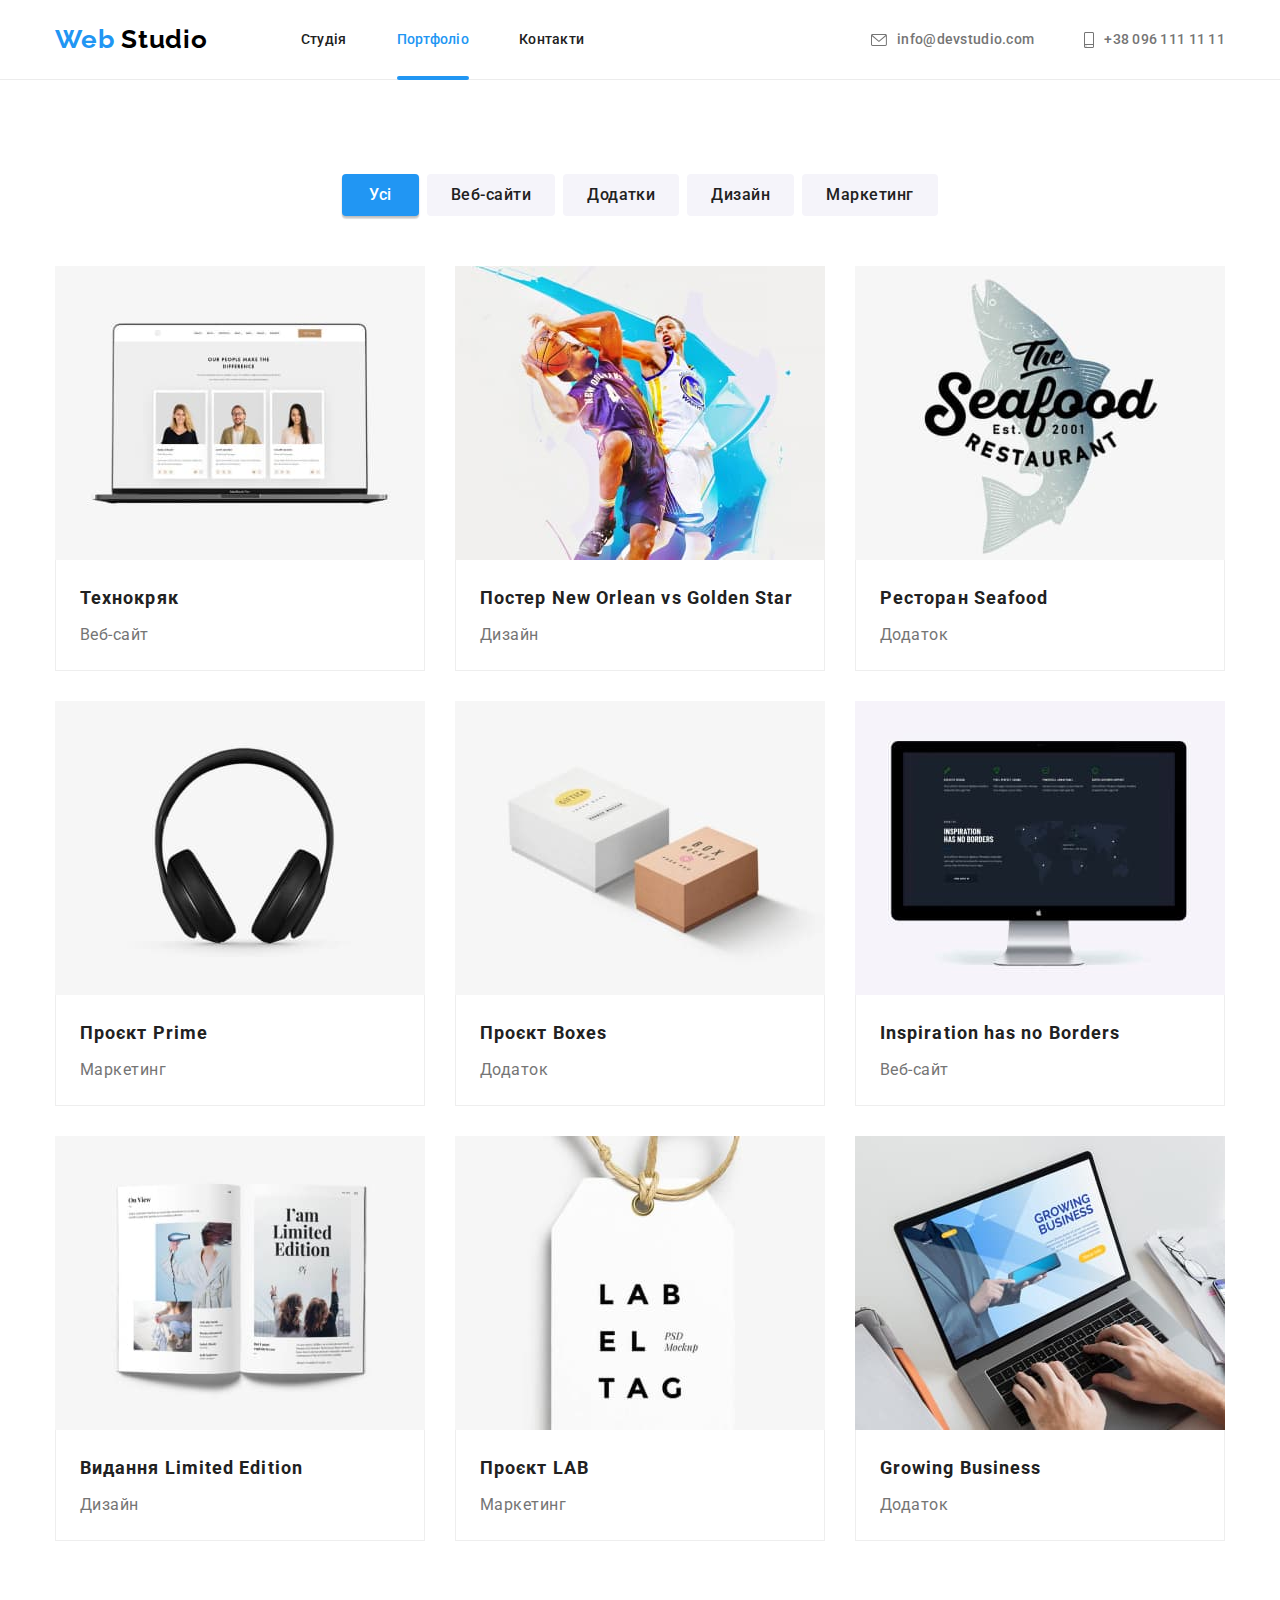
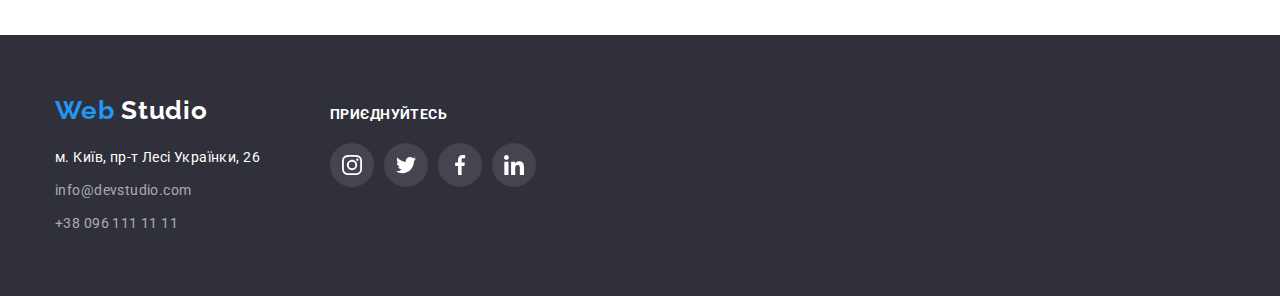
==== portfolio.html @ 5f2ba761 "Copy hw5" ====
<!DOCTYPE html>
<html lang="uk">
  <head>
    <meta charset="UTF-8" />
    <meta http-equiv="X-UA-Compatible" content="IE=edge" />
    <meta name="viewport" content="width=device-width, initial-scale=1.0" />
    <link rel="preconnect" href="https://fonts.googleapis.com" />
    <link rel="preconnect" href="https://fonts.gstatic.com" crossorigin />
    <link
      href="https://fonts.googleapis.com/css2?family=Raleway:wght@700&family=Roboto:wght@400;500;700;900&display=swap"
      rel="stylesheet"
    />
    <link
      rel="stylesheet"
      href="https://cdnjs.cloudflare.com/ajax/libs/modern-normalize/1.1.0/modern-normalize.css"
      integrity="sha512-Y0MM+V6ymRKN2zStTqzQ227DWhhp4Mzdo6gnlRnuaNCbc+YN/ZH0sBCLTM4M0oSy9c9VKiCvd4Jk44aCLrNS5Q=="
      crossorigin="anonymous"
      referrerpolicy="no-referrer"
    />
    <link rel="stylesheet" href="./css/styles.css" />
    <title>portfolio</title>
  </head>
  <body>
    <header class="page-header">
      <div class="container">
        <nav class="header-nav">
          <a class="header-logo link" href="./index.html">
            <span class="header-logo-first">Web</span>
            <span class="header-logo-second">Studio</span></a
          >
          <ul class="header-list list">
            <li class="header-list-item">
              <a class="header-item-link link" href="./index.html">Студія</a>
            </li>
            <li class="header-list-item">
              <a
                class="header-item-link active-link link"
                href="./portfolio.html"
                >Портфоліо</a
              >
            </li>
            <li class="header-list-item">
              <a class="header-item-link link" href="">Контакти</a>
            </li>
          </ul>
        </nav>
        <ul class="header-contact list">
          <li class="header-contact-item">
            <a
              class="header-contact-link link"
              arial
              href="mailto:info@devstudio.com"
              ><svg class="icon-mail header-icon" width="16" height="12">
                <use href="./images/icons.svg#icon-e-mail"></use>
              </svg>
              info@devstudio.com</a
            >
          </li>
          <li class="header-contact-item">
            <a class="header-contact-link link" href="tel:+380961111111">
              <svg class="icon-tel header-icon" width="10" height="16">
                <use href="./images/icons.svg#icon-smartphone"></use>
              </svg>
              +38 096 111 11 11</a
            >
          </li>
        </ul>
      </div>
    </header>
    <main>
      <section class="portfolio">
        <div class="container">
          <h1 class="portfolio-title visually-hidden">Портфоліо</h1>
          <ul class="portfolio-list list">
            <li class="portfolio-list-item">
              <button
                class="portfolio-list-button button all-btn active-button"
                type="button"
              >
                Усі
              </button>
            </li>
            <li class="portfolio-list-item">
              <button class="portfolio-list-button button" type="button">
                Веб-сайти
              </button>
            </li>
            <li class="portfolio-list-item">
              <button class="portfolio-list-button button" type="button">
                Додатки
              </button>
            </li>
            <li class="portfolio-list-item">
              <button class="portfolio-list-button button" type="button">
                Дизайн
              </button>
            </li>
            <li class="portfolio-list-item">
              <button class="portfolio-list-button button" type="button">
                Маркетинг
              </button>
            </li>
          </ul>
          <ul class="portfolio-client list">
            <li class="portfolio-client-item">
              <a class="portfolio-client-link link" href="#">
                <div class="portfolio-box">
                  <img
                    class="portfolio-client-img"
                    src="./images/poster1.jpg"
                    alt="Технокряк"
                    width="370"
                  />
                  <p class="portfolio-img-text">
                    Ресурс пропонує комплексні пропозиції з різним рівнем
                    функціоналу та сервісів. Все це дозволить відвідувачу
                    отримати вичерпні відомості про компанію чи приватну особу.
                  </p>
                </div>
                <div class="portfolio-text">
                  <h2 class="portfolio-client-name">Технокряк</h2>
                  <p class="portfolio-client-desc">Веб-сайт</p>
                </div>
              </a>
            </li>
            <li class="portfolio-client-item">
              <a class="portfolio-client-link link" href="#">
                <div class="portfolio-box">
                  <img
                    class="portfolio-client-img"
                    src="./images/poster2.jpg"
                    alt="Постер New Orlean vs Golden Star"
                    width="370"
                  />
                  <p class="portfolio-img-text">
                    Ресурс пропонує комплексні пропозиції з різним рівнем
                    функціоналу та сервісів. Все це дозволить відвідувачу
                    отримати вичерпні відомості про компанію чи приватну особу.
                  </p>
                </div>
                <div class="portfolio-text">
                  <h2 class="portfolio-client-name">
                    Постер New Orlean vs Golden Star
                  </h2>
                  <p class="portfolio-client-desc">Дизайн</p>
                </div>
              </a>
            </li>
            <li class="portfolio-client-item">
              <a class="portfolio-client-link link" href="#">
                <div class="portfolio-box">
                  <img
                    class="portfolio-client-img"
                    src="./images/poster3.jpg"
                    alt="Ресторан Seafood"
                    width="370"
                  />
                  <p class="portfolio-img-text">
                    Ресурс пропонує комплексні пропозиції з різним рівнем
                    функціоналу та сервісів. Все це дозволить відвідувачу
                    отримати вичерпні відомості про компанію чи приватну особу.
                  </p>
                </div>
                <div class="portfolio-text">
                  <h2 class="portfolio-client-name">Ресторан Seafood</h2>
                  <p class="portfolio-client-desc">Додаток</p>
                </div>
              </a>
            </li>
            <li class="portfolio-client-item">
              <a class="portfolio-client-link link" href="#">
                <div class="portfolio-box">
                  <img
                    class="portfolio-client-img"
                    src="./images/poster4.jpg"
                    alt="Проєкт Prime"
                    width="370"
                  />
                  <p class="portfolio-img-text">
                    Ресурс пропонує комплексні пропозиції з різним рівнем
                    функціоналу та сервісів. Все це дозволить відвідувачу
                    отримати вичерпні відомості про компанію чи приватну особу.
                  </p>
                </div>
                <div class="portfolio-text">
                  <h2 class="portfolio-client-name">Проєкт Prime</h2>
                  <p class="portfolio-client-desc">Маркетинг</p>
                </div>
              </a>
            </li>
            <li class="portfolio-client-item">
              <a class="portfolio-client-link link" href="#">
                <div class="portfolio-box">
                  <img
                    class="portfolio-client-img"
                    src="./images/poster5.jpg"
                    alt="Проєкт Boxes"
                    width="370"
                  />
                  <p class="portfolio-img-text">
                    Ресурс пропонує комплексні пропозиції з різним рівнем
                    функціоналу та сервісів. Все це дозволить відвідувачу
                    отримати вичерпні відомості про компанію чи приватну особу.
                  </p>
                </div>
                <div class="portfolio-text">
                  <h2 class="portfolio-client-name">Проєкт Boxes</h2>
                  <p class="portfolio-client-desc">Додаток</p>
                </div>
              </a>
            </li>
            <li class="portfolio-client-item">
              <a class="portfolio-client-link link" href="#">
                <div class="portfolio-box">
                  <img
                    class="portfolio-client-img"
                    src="./images/poster6.jpg"
                    alt="Inspiration has no Borders"
                    width="370"
                  />
                  <p class="portfolio-img-text">
                    Ресурс пропонує комплексні пропозиції з різним рівнем
                    функціоналу та сервісів. Все це дозволить відвідувачу
                    отримати вичерпні відомості про компанію чи приватну особу.
                  </p>
                </div>
                <div class="portfolio-text">
                  <h2 class="portfolio-client-name">
                    Inspiration has no Borders
                  </h2>
                  <p class="portfolio-client-desc">Веб-сайт</p>
                </div>
              </a>
            </li>
            <li class="portfolio-client-item">
              <a class="portfolio-client-link link" href="#">
                <div class="portfolio-box">
                  <img
                    class="portfolio-client-img"
                    src="./images/poster7.jpg"
                    alt="Видання Limited Edition"
                    width="370"
                  />
                  <p class="portfolio-img-text">
                    Ресурс пропонує комплексні пропозиції з різним рівнем
                    функціоналу та сервісів. Все це дозволить відвідувачу
                    отримати вичерпні відомості про компанію чи приватну особу.
                  </p>
                </div>
                <div class="portfolio-text">
                  <h2 class="portfolio-client-name">Видання Limited Edition</h2>
                  <p class="portfolio-client-desc">Дизайн</p>
                </div>
              </a>
            </li>
            <li class="portfolio-client-item">
              <a class="portfolio-client-link link" href="#">
                <div class="portfolio-box">
                  <img
                    src="./images/poster8.jpg"
                    alt="Проєкт LAB"
                    width="370"
                  />
                  <p class="portfolio-img-text">
                    Ресурс пропонує комплексні пропозиції з різним рівнем
                    функціоналу та сервісів. Все це дозволить відвідувачу
                    отримати вичерпні відомості про компанію чи приватну особу.
                  </p>
                </div>
                <div class="portfolio-text">
                  <h2 class="portfolio-client-name">Проєкт LAB</h2>
                  <p class="portfolio-client-desc">Маркетинг</p>
                </div>
              </a>
            </li>
            <li class="portfolio-client-item">
              <a class="portfolio-client-link link" href="#">
                <div class="portfolio-box">
                  <img
                    class="portfolio-client-img"
                    src="./images/poster9.jpg"
                    alt="Growing Business"
                    width="370"
                  />
                  <p class="portfolio-img-text">
                    Ресурс пропонує комплексні пропозиції з різним рівнем
                    функціоналу та сервісів. Все це дозволить відвідувачу
                    отримати вичерпні відомості про компанію чи приватну особу.
                  </p>
                </div>

                <div class="portfolio-text">
                  <h2 class="portfolio-client-name">Growing Business</h2>
                  <p class="portfolio-client-desc">Додаток</p>
                </div>
              </a>
            </li>
          </ul>
        </div>
      </section>
    </main>
    <footer class="footer">
      <div class="container">
        <div class="footer-company">
          <a class="footer-logo link" href=""
            ><span class="footer-logo-first">Web</span>
            <span class="footer-logo-second">Studio</span></a
          >
          <address class="address">
            <p class="address-post">м. Київ, пр-т Лесі Українки, 26</p>
            <ul class="address-list list">
              <li class="addres-list-item">
                <a
                  class="address-list-link link"
                  href="mailto:info@devstudio.com"
                  >info@devstudio.com</a
                >
              </li>
              <li class="addres-list-item">
                <a class="address-list-link link" href="tel:+380961111111"
                  >+38 096 111 11 11</a
                >
              </li>
            </ul>
          </address>
        </div>

        <div class="footer-social">
          <h2 class="footer-title">приєднуйтесь</h2>
          <ul class="social-list list">
            <li class="social-item">
              <a href="" class="social-link link">
                <svg class="icon" width="20" height="20">
                  <use href="./images/icons.svg#icon-instagram"></use>
                </svg>
              </a>
            </li>
            <li class="social-item">
              <a href="" class="social-link link">
                <svg class="icon" width="20" height="20">
                  <use href="./images/icons.svg#icon-twitter"></use>
                </svg>
              </a>
            </li>
            <li class="social-item">
              <a href="" class="social-link link">
                <svg class="icon" width="20" height="20">
                  <use href="./images/icons.svg#icon-facebook"></use>
                </svg>
              </a>
            </li>
            <li class="social-item">
              <a href="" class="social-link link">
                <svg class="icon" width="20" height="20">
                  <use href="./images/icons.svg#icon-linkedin"></use>
                </svg>
              </a>
            </li>
          </ul>
        </div>
      </div>
    </footer>
    <script src="./js/modal.js"></script>
  </body>
</html>
---- css/styles.css ----
:root {
    --acсent-color: #2196F3;
    --logo-first-color: #000000;
    --logo-second-color: #FFFFFF;

    --first-color: #212121;
    --second-color: #757575;
    --address-color: rgba(255, 255, 255, 0.6);

    --bg-hero: #2F303A;
    --bg-main: #FFFFFF;
    --bg-second: #F5F4FA;
    --icon-color: #AFB1B8;

    --cubic: cubic-bezier(0.4, 0, 0.2, 1);
    --time: 250ms;
}

h1,
h2,
h3,
h4,
h5,
h6,
p,
ul,
ol {
    margin: 0;
    padding: 0;
}

body {
    font-family: 'Roboto', sans-serif;
    background-color: var(--bg-main);
    color: var(--first-color);
}

img {
    display: block;
}

.button {
    cursor: pointer;
}

.list {
    list-style: none;
}

.link {
    text-decoration: none;
}

.container {
    width: 1200px;
    padding-left: 15px;
    padding-right: 15px;
    margin-left: auto;
    margin-right: auto;
    /* outline: 1px solid red; */
}

/* Header */
.page-header {
    border-bottom: 1px solid #ECECEC;
    padding-top: 24px;
    padding-bottom: 24px;
}

.page-header>.container {
    display: flex;

}

.header-nav {
    display: flex;
    align-items: center;
}

.header-logo {
    font-family: 'Raleway', sans-serif;
    font-weight: 700;
    font-size: 26px;
    line-height: 1.2;
    letter-spacing: 0.03em;
    margin-right: 93px;
}

.header-logo-first {
    color: var(--acсent-color);
}

.header-logo-second {
    color: var(--logo-first-color);
}

.header-list {
    display: flex;
}

.header-list-item {
    position: relative;
}

.header-list-item:not(:last-child) {
    margin-right: 50px;
}

.header-item-link {
    padding-top: 32px;
    padding-bottom: 32px;

    font-weight: 500;
    font-size: 14px;
    line-height: 1.14;
    letter-spacing: 0.02em;

    color: var(--first-color);
    transition: color var(--time) var(--cubic);
}

.active-link {
    color: var(--acсent-color)
}

.active-link::after {
    content: '';
    position: absolute;
    width: 100%;
    height: 4px;
    border-radius: 4px;
    background-color: var(--acсent-color);

    bottom: -31px;
    left: 0;
}

.header-contact {
    display: flex;
    align-items: center;
    margin-left: auto;
}

.header-contact-item {
    margin-right: 50px;
}

.header-contact-item:last-child {
    margin-right: 0;
}

.header-contact-link {
    display: flex;
    align-items: center;
    font-family: 'Roboto';
    font-style: normal;
    font-weight: 500;
    font-size: 14px;
    line-height: 1.14;
    letter-spacing: 0.02em;
    color: var(--second-color);
    fill: currentColor;
    transition: color var(--time) var(--cubic);
}

.header-icon {
    margin-right: 10px;
}

.header-item-link:hover,
.header-item-link:focus,
.header-contact-link:hover,
.header-contact-link:focus {
    color: var(--acсent-color)
}


/* main */
/* HERO */
.hero {
    background-color: var(--bg-hero);
    background-image: linear-gradient(to top, rgba(47, 48, 58, 0.4), rgba(47, 48, 58, 0.4)), url(../images/bg-img.jpg);
    background-repeat: no-repeat;
    background-size: cover;
    background-position: center;

    min-height: 600px;
    max-width: 1600px;
    padding: 200px 0;
    margin: 0 auto;
}

.hero-title {
    margin: 0 250px 30px;
    font-weight: 900;
    font-size: 44px;
    line-height: 1.36;
    text-align: center;
    letter-spacing: 0.06em;
    text-transform: uppercase;
    color: var(--logo-second-color)
}

.hero-button {
    padding: 10px 32px;
    display: block;
    margin: 0 auto;
    font-family: inherit;
    background-color: var(--acсent-color);
    font-weight: 700;
    font-size: 16px;
    line-height: 1.88;
    text-align: center;
    letter-spacing: 0.06em;
    color: var(--logo-second-color);
    border: none;

    box-shadow: 0px 4px 4px rgba(0, 0, 0, 0.15);
    border-radius: 4px;
}

.visually-hidden {
    position: absolute;
    width: 1px;
    height: 1px;
    margin: -1px;
    border: 0;
    padding: 0;

    white-space: nowrap;
    clip-path: inset(100%);
    clip: rect(0 0 0 0);
    overflow: hidden;
}

/* FEATURES */
.features {
    padding: 94px 0;
}

.features-list {
    display: flex;
}

.features-list-item {
    flex-basis: calc((100% - 90px)/4);
}

.features-list-item:not(:last-child) {
    margin-right: 30px;
}

.features-list-title {
    margin-bottom: 10px;
    font-size: 14px;
    line-height: 1.14;
    letter-spacing: 0.03em;
    text-transform: uppercase;
}

.features-icons {
    display: flex;
    justify-content: center;
    align-items: center;
    height: 120px;
    background-color: var(--bg-second);
    border-radius: 4px;
    margin-bottom: 30px;
}

.features-list-description {
    font-size: 14px;
    line-height: 1.71;
    letter-spacing: 0.03em;
    color: var(--second-color);
}

/* Чим ми займаємося */
.what {
    padding-bottom: 94px;
}

.what-title {
    margin-bottom: 50px;
    font-size: 36px;
    line-height: 1.16;
    text-align: center;
    letter-spacing: 0.03em;
}

.what-list {
    display: flex;
}

.what-list-item {
    position: relative;
    width: calc((100%-60px)/3);
}

.what-list-item:not(:last-child) {
    margin-right: 30px;
}

.what-desc {
    position: absolute;
    bottom: 0;
    left: 0;

    display: flex;
    justify-content: center;
    align-items: center;

    width: 100%;
    height: 70px;
    /* padding: 27px 0; */

    background: rgba(47, 48, 58, 0.8);

    font-size: 14px;
    line-height: 1.14;
    letter-spacing: 0.03em;
    text-align: center;
    text-transform: uppercase;

    color: var(--bg-main);
}


/* Команда */
.team {
    padding: 94px 0;
    background-color: var(--bg-second)
}

.team-title {
    margin-bottom: 50px;

    font-size: 36px;
    line-height: 1.16;
    text-align: center;
    letter-spacing: 0.03em;
}

.team-list {
    display: flex;
}

.team-list-item {
    padding-bottom: 30px;
    flex-basis: calc((100%-90px)/4);
    background: var(--bg-main);
    box-shadow: 0px 1px 3px rgba(0, 0, 0, 0.12), 0px 1px 1px rgba(0, 0, 0, 0.14), 0px 2px 1px rgba(0, 0, 0, 0.2);
    border-radius: 0px 0px 4px 4px;
}

.team-list-img {
    margin-bottom: 30px;
}

.team-list-item:not(:last-child) {
    margin-right: 30px;
}

.team-list-employee {
    font-weight: 500;
    font-size: 16px;
    line-height: 1.18;
    text-align: center;
    letter-spacing: 0.03em;
    margin-bottom: 10px;
}

.team-list-position {
    font-size: 16px;
    line-height: 1.18;
    text-align: center;
    letter-spacing: 0.03em;
    color: var(--second-color);
    margin-bottom: 16px;
}

.team-list .social-icons {
    display: flex;
    justify-content: center;
}

.team-list .social-link {
    display: flex;
    justify-content: center;
    align-items: center;

    width: 44px;
    height: 44px;
    border-radius: 50%;

    /* outline: 1px solid red; */
    background-color: var(--bg-main);
    color: var(--icon-color);

    transition: background-color var(--time) var(--cubic),
        color var(--time) var(--cubic);
}

.team-list .social-link:hover,
.team-list .social-link:focus {
    background-color: var(--acсent-color);
    color: var(--bg-main)
}

.team-list .social-item:not(:last-child) {
    margin-right: 10px;
}

.social-item .icon {
    fill: currentColor;
}

/* CLIENTS */
.clients {
    padding: 94px 0;
}

.clients-title {
    font-size: 36px;
    line-height: 1.16;
    text-align: center;
    letter-spacing: 0.03em;

    margin-bottom: 50px;
}

.clients-list {
    display: flex;
}

.clients-item {
    flex-basis: calc((100%-150px)/6);
    height: 92px;
}

.clients-item:not(:last-child) {
    margin-right: 30px;
}

.client-link {
    display: flex;
    justify-content: center;
    align-items: center;
    border: 1px solid var(--icon-color);
    border-radius: 4px;
    width: 100%;
    height: 100%;
    color: var(--icon-color);

    transition: border-color var(--time) var(--cubic),
        color var(--time) var(--cubic);
}

.client-link:hover,
.client-link:focus {
    color: var(--acсent-color);
    border-color: var(--acсent-color);
}

.clients-item .icon {
    fill: currentColor;
}


/* footer */
.footer {
    background-color: var(--bg-hero);
    padding-top: 60px;
    padding-bottom: 60px;
}

.footer-logo {
    display: inline-block;
    margin-bottom: 20px;
    font-family: 'Raleway';
    font-style: normal;
    font-weight: 700;
    font-size: 26px;
    line-height: 1.19;
    letter-spacing: 0.03em;
}

.footer-logo-first {
    color: var(--acсent-color);
}

.footer-logo-second {
    color: var(--logo-second-color);
}

.address-post {
    margin-bottom: 9px;
    font-style: normal;
    font-size: 14px;
    line-height: 1.71;
    letter-spacing: 0.03em;
    color: var(--logo-second-color);
}

.addres-list-item:not(:last-child) {
    margin-bottom: 9px;
}

.address-list-link {
    font-size: 14px;
    line-height: 1.71;
    letter-spacing: 0.03em;
    color: var(--address-color);
    font-style: normal;

    transition: color var(--time) var(--cubic);
}

.address-list-link:hover,
.address-list-link:focus {
    color: var(--acсent-color)
}

.footer>.container {
    display: flex;
}

.footer-social {
    padding-top: 12px;
    margin-left: 70px;
}

.footer-title {
    font-weight: 700;
    font-size: 14px;
    line-height: 1.14;
    letter-spacing: 0.03em;
    text-transform: uppercase;

    color: var(--bg-main);
    margin-bottom: 20px;
}

.footer-social .social-list {
    display: flex;
    justify-content: flex-start;
}

.footer-social .social-link {
    width: 44px;
    height: 44px;

    display: flex;
    justify-content: center;
    align-items: center;

    background: rgba(255, 255, 255, 0.1);
    border-radius: 50%;
    color: var(--bg-main);

    transition: background-color var(--time) var(--cubic);
}

.footer-social .social-item:not(:last-child) {
    margin-right: 10px;
}

.footer-social .social-link:hover,
.footer-social .social-link:focus {
    background-color: var(--acсent-color);
}

.footer-social .icon {
    fill: currentColor;
}

.footer-social .social-link {}


/* PORTFOLIO */
.portfolio {
    padding: 94px 0;
}

.portfolio-list {
    display: flex;
    justify-content: center;
    margin-bottom: 50px;
}

.portfolio-list-item:not(:last-child) {
    margin-right: 8px;
}

.portfolio-list-button {
    padding: 6px 22px;
    background: var(--bg-second);
    font-family: inherit;
    font-weight: 500;
    font-size: 16px;
    line-height: 1.62;
    text-align: center;
    letter-spacing: 0.03em;
    color: var(--first-color);
    border-color: transparent;
    border-radius: 4px;

    transition: background-color var(--time) var(--cubic),
        color var(--time) var(--cubic),
        box-shadow var(--time) var(--cubic);
}

.portfolio-list-button:hover,
.portfolio-list-button:focus {
    background-color: var(--acсent-color);
    color: var(--logo-second-color);
    box-shadow: 0px 3px 1px rgba(0, 0, 0, 0.1), 0px 1px 2px rgba(0, 0, 0, 0.08), 0px 2px 2px rgba(0, 0, 0, 0.12);
}

.active-button {
    background-color: var(--acсent-color);
    color: var(--logo-second-color);
    box-shadow: 0px 3px 1px rgba(0, 0, 0, 0.1), 0px 1px 2px rgba(0, 0, 0, 0.08), 0px 2px 2px rgba(0, 0, 0, 0.12);
}

.portfolio-list .all-btn {
    padding: 6px 25px;
}

.portfolio-client {
    display: flex;
    flex-wrap: wrap;
    gap: 30px;
}

.portfolio-client-item {
    flex-basis: calc((100% - 60px) / 3);
}

.portfolio-client-link {
    display: inline-block;
}

.portfolio-box {
    position: relative;
    overflow: hidden;
}

.portfolio-client-link:hover,
.portfolio-client-link:focus {
    box-shadow: 0px 1px 1px rgba(0, 0, 0, 0.12), 0px 4px 4px rgba(0, 0, 0, 0.06), 1px 4px 6px rgba(0, 0, 0, 0.16);
}

.portfolio-client-link:hover .portfolio-img-text,
.portfolio-client-link:focus .portfolio-img-text {
    transform: translateY(0);
}

.portfolio-client-img {
    display: block;
}

.portfolio-img-text {
    position: absolute;
    top: 0;
    bottom: 0;
    left: 0;
    right: 0;

    padding: 63px 24px;
    background-color: rgba(33, 150, 243, 0.9);

    font-weight: 400;
    font-size: 18px;
    line-height: 1.55;
    letter-spacing: 0.03em;

    color: var(--bg-main);

    transform: translateY(100%);
    transition: transform var(--time) var(--cubic);
}

.portfolio-text {
    padding: 20px 24px;
    border-left: 1px solid #EEEEEE;
    border-right: 1px solid #EEEEEE;
    border-bottom: 1px solid #EEEEEE;
}

.portfolio-client-name {
    margin-bottom: 4px;
    font-weight: 700;
    font-size: 18px;
    line-height: 2;
    letter-spacing: 0.06em;
    color: var(--first-color);

}

.portfolio-client-desc {
    font-size: 16px;
    line-height: 1.88;
    letter-spacing: 0.03em;
    color: var(--second-color);
}

.is-hidden {
    visibility: hidden;
    opacity: 0;
    pointer-events: none;
}

.backdrop {
    position: fixed;
    top: 0;
    left: 0;
    width: 100%;
    height: 100%;

    background: rgba(0, 0, 0, 0.2);
    transition: opacity var(--time) var(--cubic),
        visibility var(--time) var(--cubic);
}

.modal {
    position: absolute;
    top: 50%;
    left: 50%;
    transform-origin: 0 0;
    transform: translate(-50%, -50%) scale(1);

    background: #FFFFFF;
    box-shadow: 0px 1px 3px rgba(0, 0, 0, 0.12), 0px 1px 1px rgba(0, 0, 0, 0.14), 0px 2px 1px rgba(0, 0, 0, 0.2);
    border-radius: 4px;
    padding: 8px;

    width: 528px;
    height: 581px;

    transition: transform var(--time) var(--cubic);
}

.backdrop.is-hidden .modal {
    transform: scale(0.1);
}


.modal-btn {
    position: absolute;
    top: 8px;
    right: 8px;

    display: flex;
    justify-content: center;
    align-items: center;
    background: #FFFFFF;
    padding: 0;
    width: 30px;
    height: 30px;
    border: 1px solid rgba(0, 0, 0, 0.1);
    border-radius: 50%;
    cursor: pointer;
}

.modal-btn .icon {
    
}
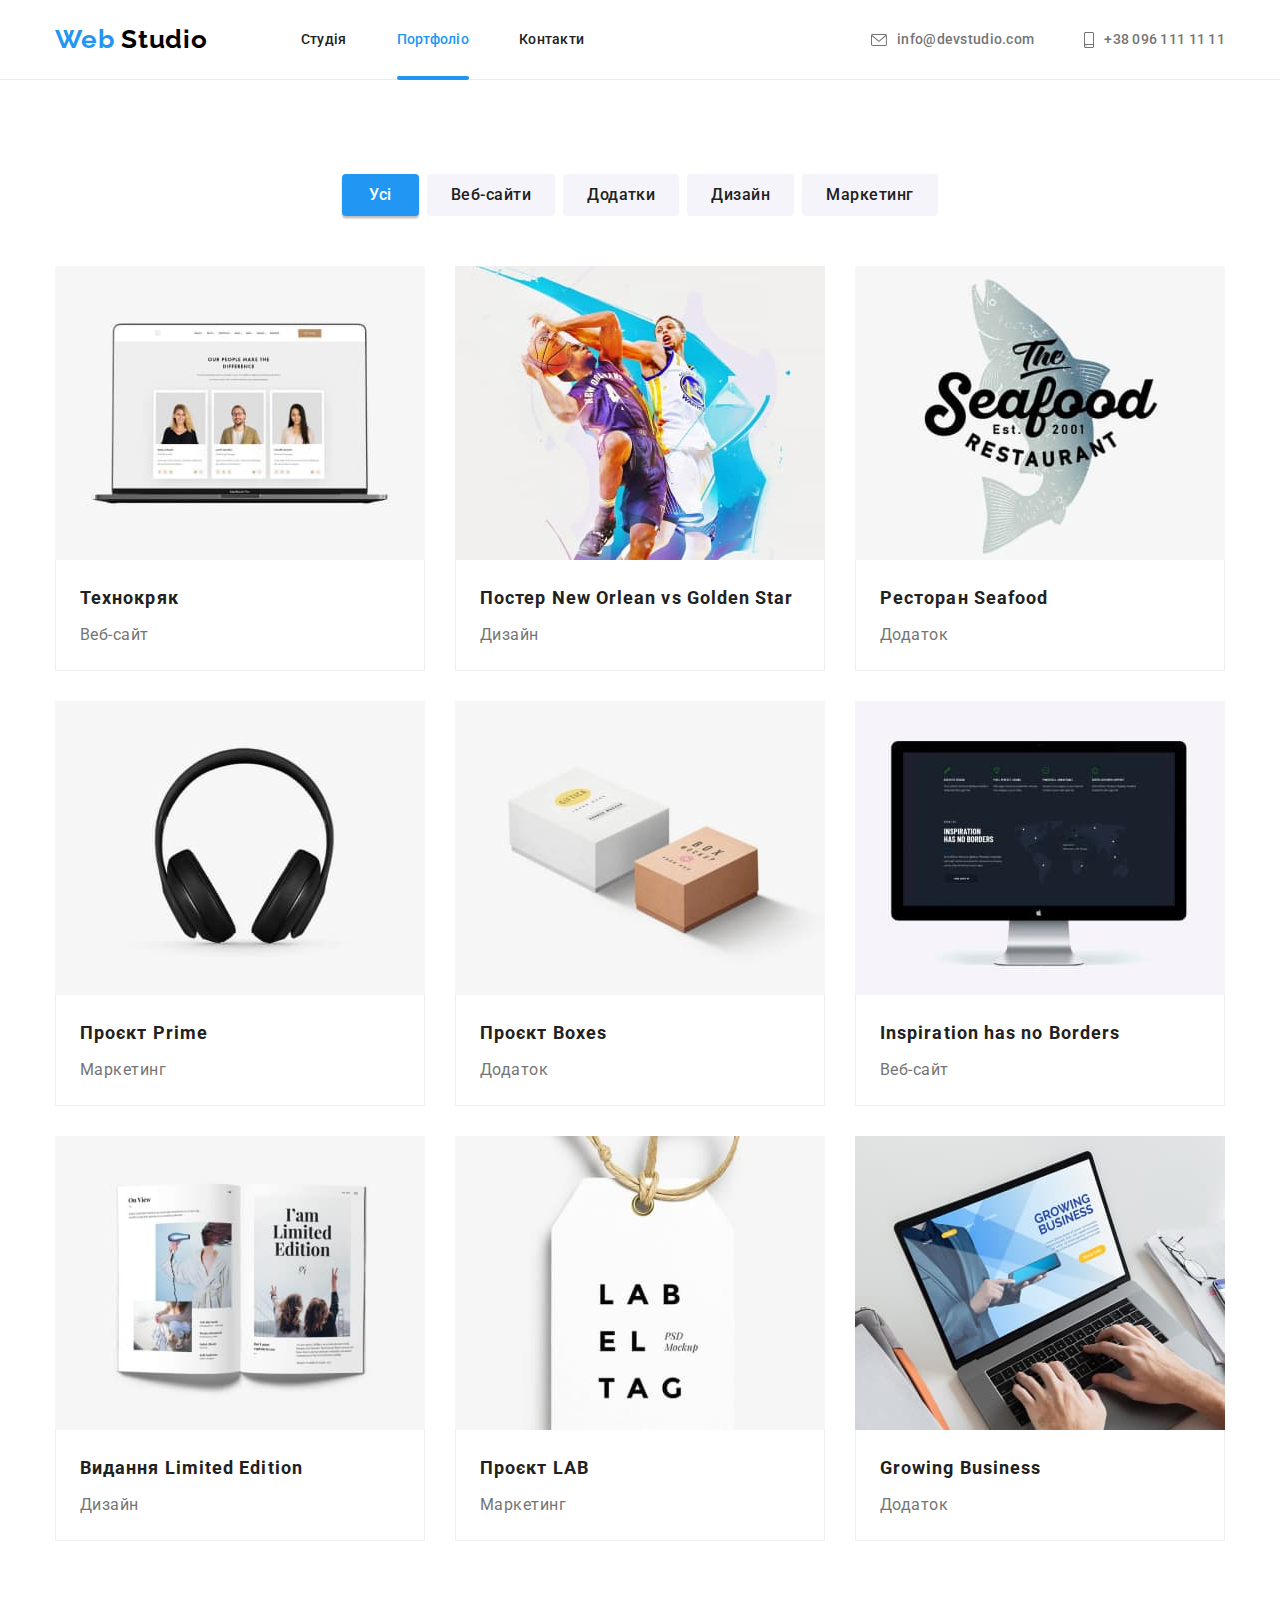
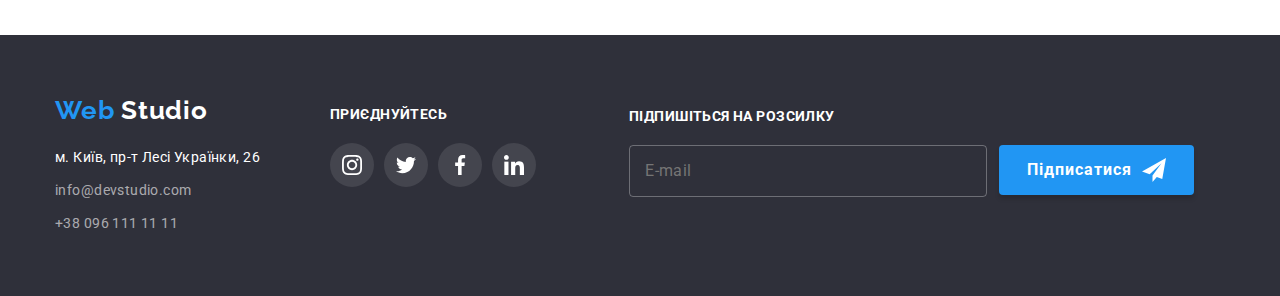
==== commit eb4e9f75: "hw6" ====
--- a/portfolio.html
+++ b/portfolio.html
@@ -358,6 +358,28 @@
             </li>
           </ul>
         </div>
+
+        <div class="footer-subscription">
+          <label for="sub-input" class="sub-label"
+            >Підпишіться на розсилку</label
+          >
+          <div class="sub-box">
+            <input
+              class="sub-input"
+              type="email"
+              id="sub-input"
+              name="subscription-mail"
+              placeholder="E-mail"
+            />
+
+            <button class="sub-btn button" type="submit">
+              Підписатися
+              <svg class="icon" width="24" height="24">
+                <use href="./images/icons.svg#icon-send"></use>
+              </svg>
+            </button>
+          </div>
+        </div>
       </div>
     </footer>
     <script src="./js/modal.js"></script>
--- a/css/styles.css
+++ b/css/styles.css
@@ -528,6 +528,7 @@
 .footer-social {
     padding-top: 12px;
     margin-left: 70px;
+
 }
 
 .footer-title {
@@ -575,6 +576,78 @@
 }
 
 .footer-social .social-link {}
+
+
+/* subscription */
+.footer-subscription {
+    padding-top: 12px;
+    margin-left: 93px;
+    /* width: 570px; */
+}
+
+.sub-label {
+    display: inline-block;
+    margin-bottom: 20px;
+
+    font-weight: 700;
+    font-size: 14px;
+    line-height: 1.14;
+    letter-spacing: 0.03em;
+    text-transform: uppercase;
+
+    color: #FFFFFF;
+}
+
+.sub-box {
+    display: flex;
+    justify-content: flex-start;
+    align-items: flex-start;
+}
+
+.sub-input {
+    width: 358px;
+    padding: 15px;
+    border: 1px solid rgba(255, 255, 255, 0.3);
+    background-color: inherit;
+    border-radius: 4px;
+
+    line-height: 1.25;
+    letter-spacing: 0.03em;
+    color: rgba(255, 255, 255, 0.6);
+    transition: border-color var(--time) var(--cubic);
+}
+
+.sub-input:focus {
+    outline: none;
+    border-color: var(--acсent-color);
+}
+
+.sub-btn {
+    margin-left: 12px;
+    display: flex;
+    justify-content: center;
+    align-items: center;
+
+    padding: 10px 28px;
+
+    background: var(--acсent-color);
+    box-shadow: 0px 4px 4px rgba(0, 0, 0, 0.15);
+    border-radius: 4px;
+    border: none;
+
+    font-weight: 700;
+    font-size: 16px;
+    line-height: 1.88;
+    letter-spacing: 0.06em;
+    color: #FFFFFF;
+}
+
+.sub-btn .icon {
+    fill: var(--bg-main);
+    margin-left: 10px;
+}
+
+
 
 
 /* PORTFOLIO */
@@ -705,6 +778,7 @@
     color: var(--second-color);
 }
 
+/* MODAL */
 .is-hidden {
     visibility: hidden;
     opacity: 0;
@@ -730,10 +804,10 @@
     transform-origin: 0 0;
     transform: translate(-50%, -50%) scale(1);
 
+    padding: 40px;
     background: #FFFFFF;
     box-shadow: 0px 1px 3px rgba(0, 0, 0, 0.12), 0px 1px 1px rgba(0, 0, 0, 0.14), 0px 2px 1px rgba(0, 0, 0, 0.2);
     border-radius: 4px;
-    padding: 8px;
 
     width: 528px;
     height: 581px;
@@ -744,7 +818,6 @@
 .backdrop.is-hidden .modal {
     transform: scale(0.1);
 }
-
 
 .modal-btn {
     position: absolute;
@@ -764,5 +837,165 @@
 }
 
 .modal-btn .icon {
-    
+    transition: fill var(--time) var(--cubic);
+}
+
+.modal-btn:hover .icon,
+.modal-btn:focus .icon {
+    fill: var(--acсent-color);
+}
+
+.modal-title {
+    margin-bottom: 12px;
+    font-weight: 700;
+    font-size: 20px;
+    line-height: 1.15;
+    text-align: center;
+    letter-spacing: 0.03em;
+
+    color: var(--first-color);
+}
+
+.modal-label {
+    display: block;
+    margin-bottom: 4px;
+    font-size: 12px;
+    line-height: 1.16;
+    letter-spacing: 0.01em;
+
+    color: var(--second-color);
+}
+
+.modal-wrapper {
+    position: relative;
+    /* margin-top: 4px; */
+    margin-bottom: 10px;
+}
+
+.modal-input {
+    width: 100%;
+    height: 40px;
+    padding: 12px 42px;
+    border: 1px solid rgba(33, 33, 33, 0.2);
+    border-radius: 4px;
+
+    font-weight: 400;
+    font-size: 12px;
+    line-height: 1.16;
+    letter-spacing: 0.01em;
+
+    color: var(--second-color);
+    transition: border-color var(--time) var(--cubic);
+}
+
+.modal-wrapper .icon {
+    position: absolute;
+    top: 50%;
+    left: 12px;
+    transform: translateY(-50%);
+    transition: fill var(--time) var(--cubic);
+}
+
+.modal-input:focus {
+    outline: none;
+    border-color: var(--acсent-color);
+}
+
+.modal-input:focus+.icon {
+    fill: var(--acсent-color);
+}
+
+.modal-coment {
+    margin-top: 4px;
+    margin-bottom: 20px;
+    padding: 12px 16px;
+    width: 100%;
+    height: 120px;
+    resize: none;
+    border: 1px solid rgba(33, 33, 33, 0.2);
+    border-radius: 4px;
+    transition: border var(--time) var(--cubic);
+}
+
+.modal-coment::placeholder {
+    font-size: 12px;
+    line-height: 1.16;
+    letter-spacing: 0.01em;
+    color: rgba(117, 117, 117, 0.5);
+}
+
+.modal-coment:focus {
+    outline: none;
+    border-color: var(--acсent-color);
+}
+
+.modal-checkbox {}
+
+.checkbox-wrapper {
+    display: flex;
+    margin-bottom: 30px;
+    padding-left: 12px;
+}
+
+.label-span {
+    margin-right: 8px;
+    width: 16px;
+    height: 15px;
+    border: 1px solid var(--first-color);
+    box-shadow: 0px 4px 4px rgba(0, 0, 0, 0.25);
+    border-radius: 2px;
+    display: flex;
+    justify-content: center;
+    align-items:center;
+
+    transition: border var(--time) var(--cubic),
+    background-color var(--time) var(--cubic);
+}
+
+.label-span .icon {
+    fill: transparent;
+    transition: fill var(--time) var(--cubic);
+}
+
+.modal-checkbox:checked + .checkbox-label .label-span {
+    border: none;
+    background-color: var(--acсent-color)
+}
+
+.modal-checkbox:checked+.checkbox-label .icon {
+    fill: var(--bg-main)
+}
+
+.checkbox-label {
+    display: flex;
+    align-items: center;
+    font-size: 14px;
+    line-height: 1.71;
+    letter-spacing: 0.03em;
+
+    color: var(--second-color);
+}
+
+.checkbox-link {
+    margin-left: 5px;
+    color: var(--acсent-color);
+}
+
+
+.modal-submit-btn {
+    display: block;
+    margin: 0 auto;
+    width: 200px;
+    padding: 10px;
+    background: var(--acсent-color);
+    box-shadow: 0px 4px 4px rgba(0, 0, 0, 0.15);
+    border-radius: 4px;
+    border: none;
+
+    font-weight: 700;
+    line-height: 1.88;
+
+    letter-spacing: 0.06em;
+
+    color: var(--bg-main);
 }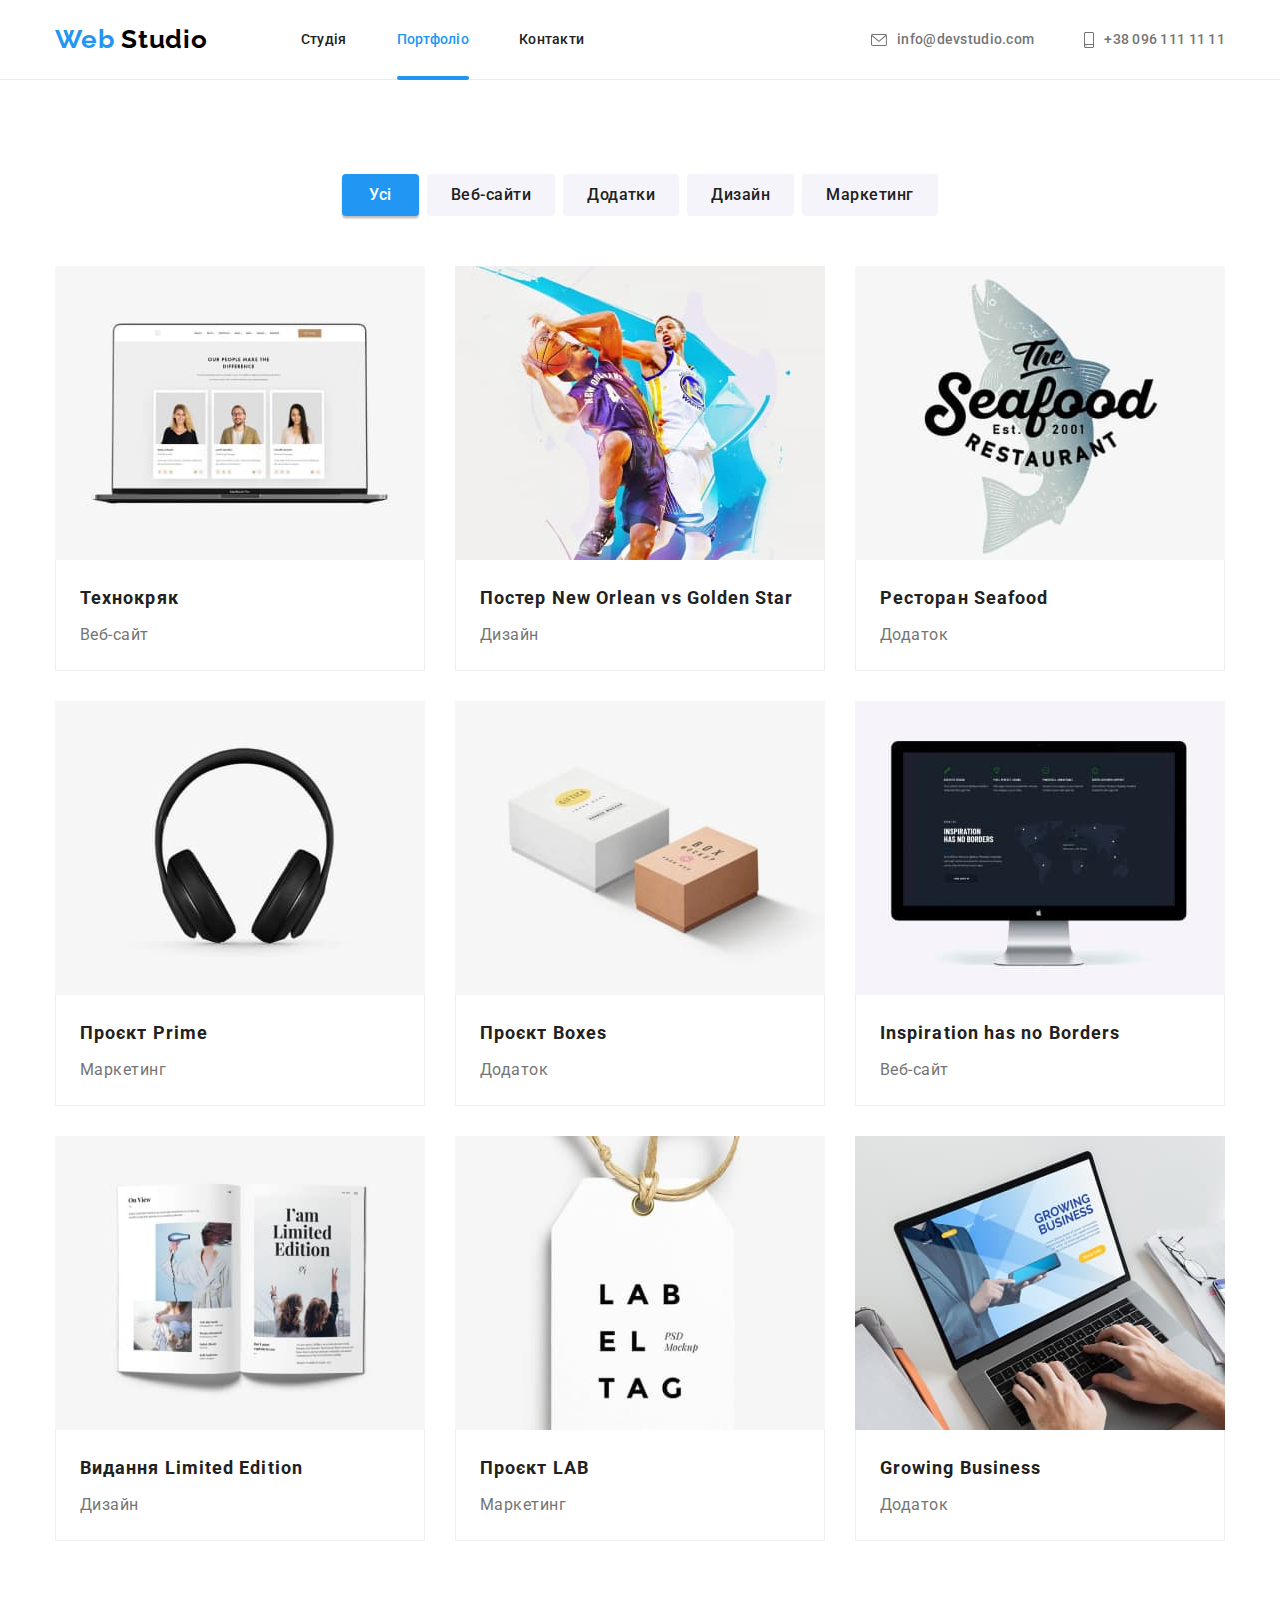
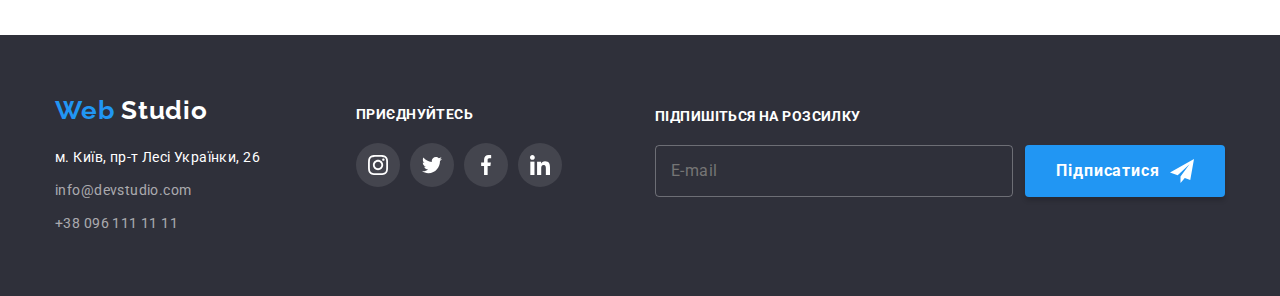
==== commit f2a630a7: "правки ментора" ====
--- a/portfolio.html
+++ b/portfolio.html
@@ -46,10 +46,7 @@
         </nav>
         <ul class="header-contact list">
           <li class="header-contact-item">
-            <a
-              class="header-contact-link link"
-              arial
-              href="mailto:info@devstudio.com"
+            <a class="header-contact-link link" href="mailto:info@devstudio.com"
               ><svg class="icon-mail header-icon" width="16" height="12">
                 <use href="./images/icons.svg#icon-e-mail"></use>
               </svg>
--- a/css/styles.css
+++ b/css/styles.css
@@ -525,10 +525,13 @@
     display: flex;
 }
 
+.footer-company{
+    width: 231px;
+}
+
 .footer-social {
     padding-top: 12px;
     margin-left: 70px;
-
 }
 
 .footer-title {
@@ -582,7 +585,6 @@
 .footer-subscription {
     padding-top: 12px;
     margin-left: 93px;
-    /* width: 570px; */
 }
 
 .sub-label {
@@ -600,8 +602,6 @@
 
 .sub-box {
     display: flex;
-    justify-content: flex-start;
-    align-items: flex-start;
 }
 
 .sub-input {
@@ -624,6 +624,7 @@
 
 .sub-btn {
     margin-left: 12px;
+    width: 200px;
     display: flex;
     justify-content: center;
     align-items: center;
@@ -941,8 +942,8 @@
     margin-right: 8px;
     width: 16px;
     height: 15px;
-    border: 1px solid var(--first-color);
-    box-shadow: 0px 4px 4px rgba(0, 0, 0, 0.25);
+    border: 2px solid var(--first-color);
+    /* box-shadow: 0px 4px 4px rgba(0, 0, 0, 0.25); */
     border-radius: 2px;
     display: flex;
     justify-content: center;
@@ -987,14 +988,13 @@
     margin: 0 auto;
     width: 200px;
     padding: 10px;
-    background: var(--acсent-color);
+    background: #188CE8;
     box-shadow: 0px 4px 4px rgba(0, 0, 0, 0.15);
     border-radius: 4px;
     border: none;
 
     font-weight: 700;
     line-height: 1.88;
-
     letter-spacing: 0.06em;
 
     color: var(--bg-main);
